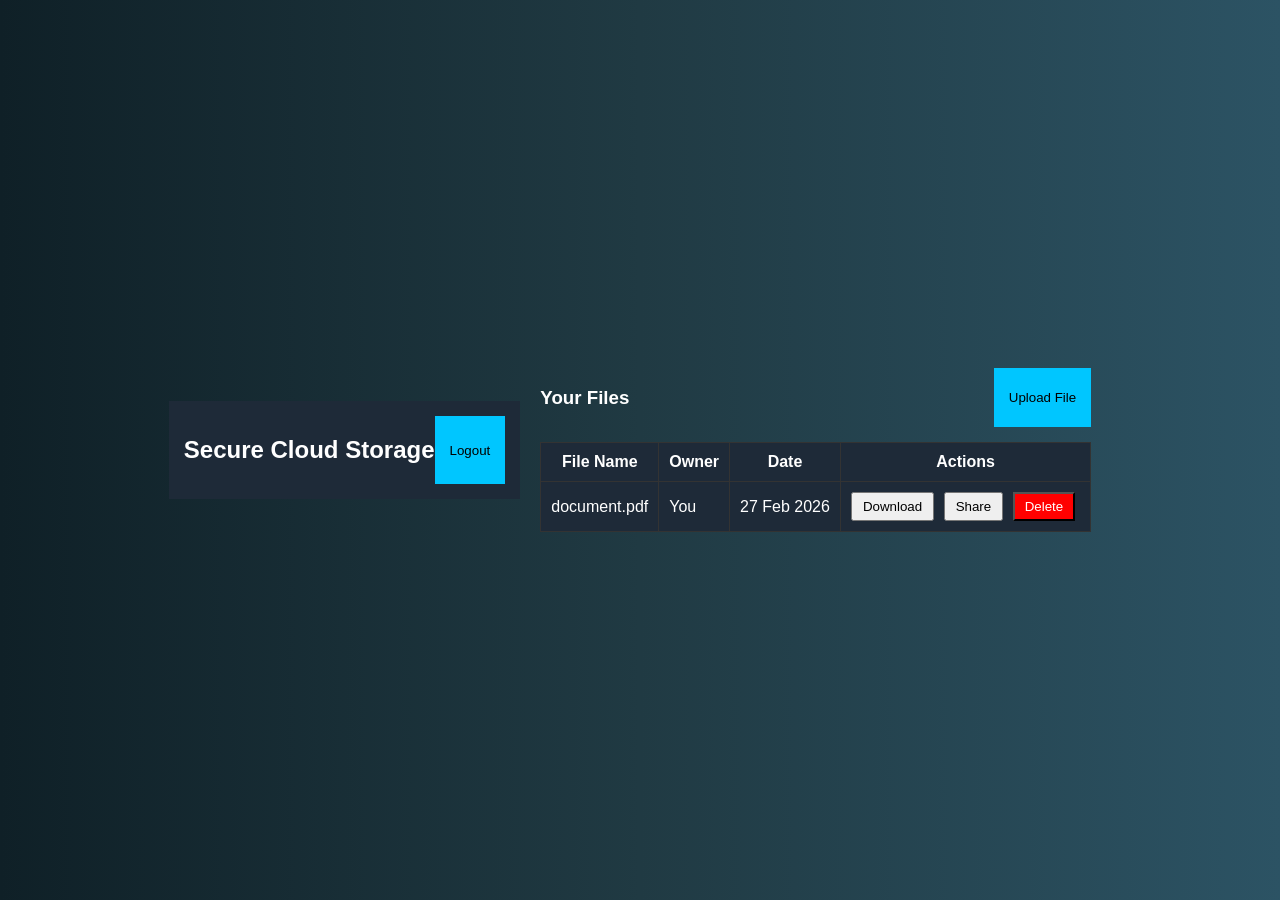
==== frontend/dashboard.html @ f5df8634 "Created dashboard UI" ====
<!DOCTYPE html>
<html lang="en">
<head>
    <meta charset="UTF-8">
    <title>Dashboard | Secure Cloud Storage</title>
    <link rel="stylesheet" href="css/style.css">
</head>
<body>

<!-- Navbar -->
<div class="navbar">
    <h2>Secure Cloud Storage</h2>
    <button onclick="logout()" class="logout-btn">Logout</button>
</div>

<!-- Main Container -->
<div class="dashboard-container">

    <div class="dashboard-header">
        <h3>Your Files</h3>
        <button onclick="goToUpload()" class="upload-btn">Upload File</button>
    </div>

    <!-- File Table -->
    <table class="file-table">

        <thead>
            <tr>
                <th>File Name</th>
                <th>Owner</th>
                <th>Date</th>
                <th>Actions</th>
            </tr>
        </thead>

        <tbody>

            <!-- Example row -->
            <tr>
                <td>document.pdf</td>
                <td>You</td>
                <td>27 Feb 2026</td>
                <td>
                    <button class="action-btn">Download</button>
                    <button class="action-btn">Share</button>
                    <button class="action-btn delete">Delete</button>
                </td>
            </tr>

        </tbody>

    </table>

</div>

<script src="js/app.js"></script>

<script>
function logout() {
    alert("Logout clicked");
}

function goToUpload() {
    window.location.href = "upload.html";
}
</script>

</body>
</html>
---- frontend/css/style.css ----
body {
    font-family: Arial, sans-serif;
    background: linear-gradient(to right, #0f2027, #203a43, #2c5364);
    height: 100vh;
    display: flex;
    justify-content: center;
    align-items: center;
    margin: 0;
    color: white;
}

.login-container {
    background: #1e2a38;
    padding: 30px;
    border-radius: 10px;
    width: 320px;
    box-shadow: 0 0 15px rgba(0,0,0,0.5);
}

h2 {
    text-align: center;
}

.subtitle {
    text-align: center;
    font-size: 14px;
    margin-bottom: 20px;
}

.input-group {
    margin-bottom: 15px;
}

input {
    width: 100%;
    padding: 8px;
    border: none;
    border-radius: 5px;
}

.login-btn {
    width: 100%;
    padding: 10px;
    background: #00c6ff;
    border: none;
    border-radius: 5px;
    color: black;
    font-weight: bold;
    cursor: pointer;
}

.login-btn:hover {
    background: #00a3cc;
}

.register-link {
    text-align: center;
    margin-top: 10px;
}
.navbar {
    display: flex;
    justify-content: space-between;
    background: #1e2a38;
    padding: 15px;
}

.dashboard-container {
    padding: 20px;
}

.dashboard-header {
    display: flex;
    justify-content: space-between;
    margin-bottom: 15px;
}

.upload-btn, .logout-btn {
    padding: 8px 15px;
    background: #00c6ff;
    border: none;
    cursor: pointer;
}

.file-table {
    width: 100%;
    border-collapse: collapse;
    background: #1e2a38;
}

.file-table th, .file-table td {
    padding: 10px;
    border: 1px solid #333;
}

.action-btn {
    margin-right: 5px;
    padding: 5px 10px;
    cursor: pointer;
}

.delete {
    background: red;
    color: white;
}
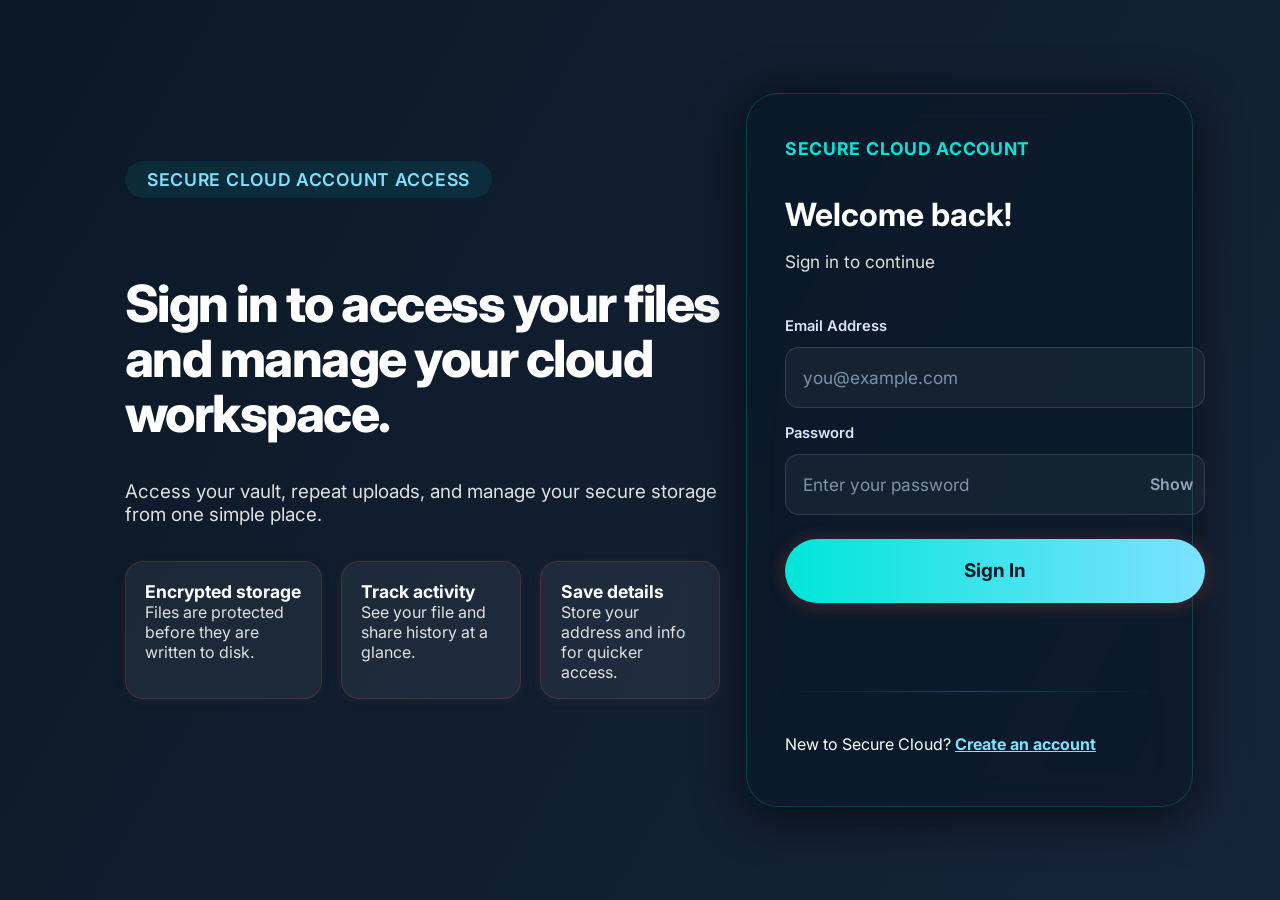
==== commit bebcdde9: "add" ====
--- a/frontend/dashboard.html
+++ b/frontend/dashboard.html
@@ -2,68 +2,112 @@
 <html lang="en">
 <head>
     <meta charset="UTF-8">
+    <meta name="viewport" content="width=device-width, initial-scale=1.0">
+    <link rel="preconnect" href="https://fonts.googleapis.com">
+    <link rel="preconnect" href="https://fonts.gstatic.com" crossorigin>
+    <link href="https://fonts.googleapis.com/css2?family=Inter:wght@400;500;600;700;800&family=Space+Grotesk:wght@400;500;700&display=swap" rel="stylesheet">
     <title>Dashboard | Secure Cloud Storage</title>
     <link rel="stylesheet" href="css/style.css">
 </head>
-<body>
-
-<!-- Navbar -->
-<div class="navbar">
-    <h2>Secure Cloud Storage</h2>
-    <button onclick="logout()" class="logout-btn">Logout</button>
-</div>
-
-<!-- Main Container -->
-<div class="dashboard-container">
-
-    <div class="dashboard-header">
-        <h3>Your Files</h3>
-        <button onclick="goToUpload()" class="upload-btn">Upload File</button>
+<body class="app-page">
+<header class="navbar">
+    <div class="brand">
+        <div class="brand-mark">SC</div>
+        <div class="brand-title">
+            <strong>Secure Cloud Storage</strong>
+            <span class="nav-subtitle">Command center for encrypted files</span>
+        </div>
     </div>
 
-    <!-- File Table -->
-    <table class="file-table">
+    <div class="toolbar-actions">
+        <button onclick="goUpload()" class="action-btn btn-primary">Upload File</button>
+        <button onclick="goShare()" class="action-btn btn-secondary">Share Files</button>
+        <button onclick="logout()" class="action-btn btn-ghost">Logout</button>
+    </div>
+</header>
 
-        <thead>
-            <tr>
-                <th>File Name</th>
-                <th>Owner</th>
-                <th>Date</th>
-                <th>Actions</th>
-            </tr>
-        </thead>
+<main class="page-shell">
+    <section class="hero-banner">
+        <div class="hero-copy">
+            <span class="eyebrow">Workspace overview</span>
+            <h1>Manage your cloud files from one polished dashboard.</h1>
+            <p class="lead">
+                View uploaded files, launch downloads, share access, and keep your storage workspace clear and secure.
+            </p>
+            <div class="hero-meta">
+                <div class="metric-chip">Signed in as <strong id="sessionEmailLabel">you</strong></div>
+                <div class="metric-chip">Files <strong id="fileCount">0</strong></div>
+                <div class="metric-chip">Shared items <strong id="sharedCount" data-role="shared">0</strong></div>
+                <div class="metric-chip">Security alerts <strong id="alertCount">0</strong></div>
+            </div>
+        </div>
+    </section>
 
-        <tbody>
+    <section class="panel" id="ownerAlertsSection">
+        <div class="panel-head">
+            <div>
+                <h3>Security alerts</h3>
+                <p class="panel-intro">Recipient risk events are shown here when suspicious behavior is detected on shared links.</p>
+            </div>
+        </div>
+        <div id="ownerAlertsList" class="alert-list">
+            <div class="empty-state">Loading security alerts...</div>
+        </div>
+    </section>
 
-            <!-- Example row -->
-            <tr>
-                <td>document.pdf</td>
-                <td>You</td>
-                <td>27 Feb 2026</td>
-                <td>
-                    <button class="action-btn">Download</button>
-                    <button class="action-btn">Share</button>
-                    <button class="action-btn delete">Delete</button>
-                </td>
-            </tr>
+    <section class="stat-grid">
+        <div class="stat-card">
+            <div class="icon">01</div>
+            <strong>Upload</strong>
+            <span>Send a file through the encrypted upload flow.</span>
+        </div>
+        <div class="stat-card">
+            <div class="icon">02</div>
+            <strong>Share</strong>
+            <span>Grant access to a file using the share screen.</span>
+        </div>
+        <div class="stat-card">
+            <div class="icon">03</div>
+            <strong>Download</strong>
+            <span>Download decrypted files directly from the backend.</span>
+        </div>
+    </section>
 
-        </tbody>
+    <section class="panel">
+        <div class="panel-head">
+            <div>
+                <h3>Your files</h3>
+                <p class="panel-intro">The table below is connected to your backend storage and updates after each upload or delete.</p>
+            </div>
+            <div class="button-row">
+                <button onclick="goUpload()" class="action-btn btn-primary">New upload</button>
+                <button onclick="goShare()" class="action-btn btn-secondary">Open sharing</button>
+            </div>
+        </div>
 
-    </table>
-
-</div>
+        <div class="table-wrap">
+            <table class="file-table">
+                <thead>
+                    <tr>
+                        <th>File ID</th>
+                        <th>File Name</th>
+                        <th>Owner</th>
+                        <th>Storage Path</th>
+                        <th>Actions</th>
+                    </tr>
+                </thead>
+                <tbody id="fileTableBody">
+                    <tr>
+                        <td colspan="5">
+                            <div class="empty-state">Loading your encrypted files...</div>
+                        </td>
+                    </tr>
+                </tbody>
+            </table>
+        </div>
+    </section>
+</main>
 
 <script src="js/app.js"></script>
-
-<script>
-function logout() {
-    alert("Logout clicked");
-}
-
-function goToUpload() {
-    window.location.href = "upload.html";
-}
-</script>
-
 </body>
-</html>+</html>
--- a/frontend/css/style.css
+++ b/frontend/css/style.css
@@ -1,104 +1,2187 @@
-body {
-    font-family: Arial, sans-serif;
-    background: linear-gradient(to right, #0f2027, #203a43, #2c5364);
-    height: 100vh;
-    display: flex;
+/* --- Wide Single-Card Share Layout --- */
+.share-wide-layout {
+    min-height: 100vh;
+    width: 100vw;
+    display: flex;
+    align-items: flex-start;
     justify-content: center;
+    background: linear-gradient(120deg, #0a1826 0%, #16243a 100%);
+    padding-top: 48px;
+}
+.share-wide-card {
+    background: rgba(10,24,38,0.72);
+    border-radius: 28px;
+    box-shadow: 0 8px 48px 0 #0ff4 0.5;
+    padding: 48px 0 36px 0;
+    max-width: 1800px;
+    width: 100%;
+    margin: 0 auto;
+    display: flex;
+    flex-direction: column;
+    align-items: stretch;
+    border: 1.5px solid #00e6d833;
+}
+.share-wide-card .form-head {
+    margin-bottom: 1.5rem;
+}
+.share-wide-card .form-head h2 {
+    color: #eaf6ff;
+    font-size: 2rem;
+    font-weight: 700;
+    margin-bottom: 0.2em;
+}
+.share-wide-card .subtitle {
+    color: #b6d8f6;
+    font-size: 1.08rem;
+    margin-bottom: 1.2em;
+}
+.share-wide-card .input-group input,
+.share-wide-card .input-group select {
+    width: 100%;
+    min-width: 320px;
+    max-width: 100%;
+    font-size: 1.13rem;
+    padding: 1.1em 1.2em;
+    box-sizing: border-box;
+    background: #0e2236;
+    color: #eaf6ff;
+    border: 1.5px solid #23384d;
+    border-radius: 1em;
+    margin-bottom: 0.7em;
+}
+.share-wide-card .input-group label {
+    color: #eaf6ff;
+    font-weight: 600;
+    margin-bottom: 0.3em;
+    display: block;
+}
+.share-wide-card .button-row {
+    display: flex;
+    flex-direction: row;
+    gap: 1.1em;
     align-items: center;
-    margin: 0;
-    color: white;
-}
-
-.login-container {
-    background: #1e2a38;
-    padding: 30px;
-    border-radius: 10px;
-    width: 320px;
-    box-shadow: 0 0 15px rgba(0,0,0,0.5);
-}
-
-h2 {
+    margin-top: 1.2em;
+    justify-content: flex-start;
+}
+.share-wide-card .action-btn, .share-wide-card .upload-btn {
+    min-width: 160px;
+    max-width: 160px;
+    width: 160px;
+    height: 48px;
+    padding: 0;
+    font-size: 1.08rem;
+    border-radius: 2em;
+    font-weight: 600;
+    transition: background 0.18s, color 0.18s, box-shadow 0.18s;
+    display: flex;
+    align-items: center;
+    justify-content: center;
+}
+.share-wide-card .upload-btn {
+    background: linear-gradient(90deg, #00e6d8 0%, #7de2ff 100%);
+    color: #0a1826;
+    border: none;
+    box-shadow: 0 2px 18px 0 #00e6d844;
+}
+.share-wide-card .upload-btn:hover {
+    background: linear-gradient(90deg, #7de2ff 0%, #00e6d8 100%);
+    color: #0a1826;
+    box-shadow: 0 4px 28px 0 #00e6d866;
+}
+.share-wide-card .action-btn.btn-secondary {
+    background: rgba(125,226,255,0.12);
+    color: #7de2ff;
+    border: 1.5px solid #7de2ff55;
+}
+.share-wide-card .action-btn.btn-secondary:hover {
+    background: rgba(0,230,216,0.18);
+    color: #00e6d8;
+    border: 1.5px solid #00e6d8;
+}
+.share-wide-card .file-table {
+    width: 100%;
+    margin-top: 1.5em;
+    background: none;
+    color: #eaf6ff;
+    border-radius: 1em;
+    border-collapse: separate;
+    border-spacing: 0;
+    font-size: 1.04rem;
+}
+.share-wide-card .file-table th, .share-wide-card .file-table td {
+    padding: 0.9em 1.1em;
+    text-align: left;
+}
+.share-wide-card .file-table th {
+    color: #7de2ff;
+    font-weight: 700;
+    background: #0e2236;
+    border-bottom: 1.5px solid #23384d;
+}
+.share-wide-card .file-table td {
+    border-bottom: 1px solid #1a2c3d;
+}
+.share-wide-card .empty-state {
+    color: #b6d8f6;
     text-align: center;
-}
-
-.subtitle {
+    padding: 1.5em 0;
+}
+@media (max-width: 1100px) {
+    .share-wide-card {
+        padding: 16px 0 12px 0;
+        max-width: 100vw;
+    }
+    .share-wide-card .input-group input,
+    .share-wide-card .input-group select {
+        min-width: 0;
+    }
+}
+/* Share form button row: equal width/height buttons */
+.share-actions .upload-btn,
+.share-actions .action-btn {
+    min-width: 160px;
+    max-width: 160px;
+    width: 160px;
+    height: 48px;
+    padding: 0;
+    font-size: 1.08rem;
+    border-radius: 2em;
+    font-weight: 600;
+    transition: background 0.18s, color 0.18s, box-shadow 0.18s;
+    display: flex;
+    align-items: center;
+    justify-content: center;
+}
+.share-actions .upload-btn {
+    background: linear-gradient(90deg, #00e6d8 0%, #7de2ff 100%);
+    color: #0a1826;
+    border: none;
+    box-shadow: 0 2px 18px 0 #00e6d844;
+}
+.share-actions .upload-btn:hover {
+    background: linear-gradient(90deg, #7de2ff 0%, #00e6d8 100%);
+    color: #0a1826;
+    box-shadow: 0 4px 28px 0 #00e6d866;
+}
+/* File panel button row: equal width/height buttons */
+.button-row {
+    display: flex;
+    flex-direction: row;
+    gap: 1.1em;
+    align-items: center;
+    justify-content: flex-end;
+}
+.button-row .action-btn {
+    min-width: 160px;
+    max-width: 160px;
+    width: 160px;
+    height: 48px;
+    padding: 0;
+    font-size: 1.08rem;
+    border-radius: 2em;
+    font-weight: 600;
+    transition: background 0.18s, color 0.18s, box-shadow 0.18s;
+    display: flex;
+    align-items: center;
+    justify-content: center;
+}
+/* Toolbar actions: align buttons in a row, equal size */
+.toolbar-actions {
+    display: flex;
+    flex-direction: row;
+    gap: 1.1em;
+    align-items: center;
+}
+.toolbar-actions .action-btn {
+    min-width: 160px;
+    max-width: 160px;
+    width: 160px;
+    height: 48px;
+    padding: 0;
+    font-size: 1.08rem;
+    border-radius: 2em;
+    font-weight: 600;
+    transition: background 0.18s, color 0.18s, box-shadow 0.18s;
+    display: flex;
+    align-items: center;
+    justify-content: center;
+}
+.toolbar-actions .btn-primary {
+    background: linear-gradient(90deg, #00e6d8 0%, #7de2ff 100%);
+    color: #0a1826;
+    border: none;
+    box-shadow: 0 2px 18px 0 #00e6d844;
+}
+.toolbar-actions .btn-primary:hover {
+    background: linear-gradient(90deg, #7de2ff 0%, #00e6d8 100%);
+    color: #0a1826;
+    box-shadow: 0 4px 28px 0 #00e6d866;
+}
+.toolbar-actions .btn-secondary {
+    background: rgba(125,226,255,0.12);
+    color: #7de2ff;
+    border: 1.5px solid #7de2ff55;
+}
+.toolbar-actions .btn-secondary:hover {
+    background: rgba(0,230,216,0.18);
+    color: #00e6d8;
+    border: 1.5px solid #00e6d8;
+}
+.toolbar-actions .btn-ghost {
+    background: none;
+    color: #eaf6ff;
+    border: 1.5px solid #23384d;
+}
+.toolbar-actions .btn-ghost:hover {
+    background: rgba(125,226,255,0.08);
+    color: #7de2ff;
+    border: 1.5px solid #7de2ff;
+}
+/* Widen input fields for better placeholder visibility */
+/* Extra wide input fields for better placeholder visibility */
+.ph-card .input-group input,
+.ph-card .password-field input {
+    width: 100%;
+    min-width: 420px;
+    max-width: 620px;
+    font-size: 1.15rem;
+    padding: 1.15em 1.3em;
+    box-sizing: border-box;
+}
+@media (max-width: 900px) {
+    .ph-card .input-group input,
+    .ph-card .password-field input {
+        min-width: 0;
+        max-width: 100vw;
+    }
+}
+/* --- Glassmorphic Blue/Teal Two-Panel Layout --- */
+.ph-outer {
+    min-height: 100vh;
+    width: 100vw;
+    background: linear-gradient(120deg, #0a1826 0%, #16243a 100%);
+    display: flex;
+    align-items: center;
+    justify-content: center;
+}
+.ph-layout {
+    display: flex;
+    flex-direction: row;
+    align-items: stretch;
+    justify-content: center;
+    max-width: 1920px;
+    min-width: 1200px;
+    width: 99vw;
+    background: none;
+    border-radius: 32px;
+    box-shadow: none;
+    position: relative;
+    z-index: 1;
+    gap: 0;
+    overflow: visible;
+}
+.ph-visual {
+    flex: 1 1 0;
+    min-width: 340px;
+    max-width: 62%;
+    padding: 4vw 2vw 4vw 3vw;
+    display: flex;
+    flex-direction: column;
+    justify-content: center;
+    align-items: flex-start;
+    background: rgba(10,24,38,0.32);
+    color: #eaf6ff;
+}
+.ph-eyebrow {
+    display: inline-block;
+    background: rgba(0,255,255,0.08);
+    color: #7de2ff;
+    font-weight: 600;
+    font-size: 1.1rem;
+    border-radius: 999px;
+    padding: 8px 22px;
+    margin-bottom: 2.2rem;
+    letter-spacing: 0.04em;
+    text-transform: uppercase;
+}
+.ph-eyebrow-red {
+    color: #00e6d8;
+    background: none;
+    font-weight: 700;
+    margin-bottom: 0.5em;
+    padding: 0;
+}
+.ph-visual h1 {
+    font-size: 3.2rem;
+    font-weight: 800;
+    color: #eaf6ff;
+    margin-bottom: 1.2rem;
+    line-height: 1.08;
+    letter-spacing: -1.5px;
+}
+.ph-lead {
+    color: #b6d8f6;
+    font-size: 1.18rem;
+    margin-bottom: 2.2rem;
+}
+.ph-badges {
+    display: flex;
+    gap: 1.2rem;
+    margin-bottom: 2.5rem;
+}
+.ph-badge-card {
+    background: rgba(0,255,255,0.06);
+    border: 1.5px solid #00e6d833;
+    color: #eaf6ff;
+    border-radius: 18px;
+    padding: 1.2rem 1.2rem 1rem 1.2rem;
+    min-width: 180px;
+    box-shadow: 0 2px 12px #00e6d811;
+    font-size: 1.04rem;
+    transition: box-shadow 0.2s;
+}
+.ph-badge-card strong {
+    color: #eaf6ff;
+    font-size: 1.1rem;
+    font-weight: 700;
+    margin-bottom: 0.2em;
+}
+.ph-badge-card span {
+    color: #b6d8f6;
+    font-size: 1rem;
+}
+.ph-card {
+    flex: 1 1 0;
+    min-width: 320px;
+    max-width: 38%;
+    background: rgba(10,24,38,0.85);
+    border-radius: 32px;
+    box-shadow: 0 8px 48px 0 #0ff4 0.5;
+    padding: 44px 38px 36px 38px;
+    display: flex;
+    flex-direction: column;
+    justify-content: flex-start;
+    min-height: 540px;
+    position: relative;
+    z-index: 1;
+    align-items: flex-start;
+    backdrop-filter: blur(16px) saturate(1.2);
+    border: 1.5px solid #00e6d833;
+}
+.ph-form-head {
+    margin-bottom: 1.5rem;
+}
+.ph-form-head h2 {
+    color: #eaf6ff;
+    font-size: 2rem;
+    font-weight: 700;
+    margin-bottom: 0.2em;
+}
+.ph-subtitle {
+    color: #b6d8f6;
+    font-size: 1.08rem;
+    margin-bottom: 1.2em;
+}
+.ph-login-btn {
+    width: 100%;
+    padding: 1.1em 0;
+    background: linear-gradient(90deg, #00e6d8 0%, #7de2ff 100%);
+    color: #0a1826;
+    font-size: 1.18rem;
+    font-weight: 700;
+    border: none;
+    border-radius: 999px;
+    box-shadow: 0 2px 18px 0 #00e6d844;
+    cursor: pointer;
+    margin-top: 0.5rem;
+    transition: background 0.18s, box-shadow 0.18s, color 0.18s, transform 0.18s;
+    outline: none;
+}
+.ph-login-btn:hover {
+    background: linear-gradient(90deg, #7de2ff 0%, #00e6d8 100%);
+    color: #0a1826;
+    box-shadow: 0 4px 28px 0 #00e6d866;
+    transform: translateY(-2px) scale(1.03);
+}
+.ph-register-link {
     text-align: center;
-    font-size: 14px;
-    margin-bottom: 20px;
-}
-
-.input-group {
-    margin-bottom: 15px;
-}
-
-input {
+    color: #eaf6ff;
+    font-size: 1rem;
+    margin-top: 1.5em;
+}
+.ph-register-link a {
+    color: #7de2ff;
+    text-decoration: underline;
+    transition: color 0.18s;
+    font-weight: 700;
+}
+.ph-register-link a:hover {
+    color: #00e6d8;
+}
+@media (max-width: 1200px) {
+    .ph-layout {
+        max-width: 98vw;
+        min-width: 0;
+    }
+    .ph-visual {
+        min-width: 220px;
+        max-width: 60%;
+        padding: 3vw 1vw 2vw 1vw;
+    }
+    .ph-card {
+        min-width: 220px;
+        max-width: 40%;
+        padding: 32px 12px 24px 12px;
+    }
+}
+@media (max-width: 900px) {
+    .ph-outer {
+        align-items: flex-start;
+    }
+    .ph-layout {
+        flex-direction: column;
+        max-width: 100vw;
+        min-width: 0;
+        width: 100vw;
+        border-radius: 22px;
+    }
+    .ph-visual {
+        min-width: 0;
+        max-width: 100vw;
+        padding: 32px 8px 24px 8px;
+        border-radius: 22px 22px 0 0;
+    }
+    .ph-card {
+        min-width: 0;
+        max-width: 100vw;
+        padding: 28px 10px 24px 10px;
+        border-radius: 0 0 22px 22px;
+    }
+}
+/* --- Pizza Hut Style Two-Panel Layout --- */
+.ph-outer {
+    min-height: 100vh;
+    width: 100vw;
+    background: linear-gradient(120deg, #0a1826 0%, #16243a 100%);
+    display: flex;
+    align-items: center;
+    justify-content: center;
+}
+.ph-layout {
+    display: flex;
+    flex-direction: row;
+    align-items: stretch;
+    justify-content: center;
+    max-width: 1280px;
+    min-width: 720px;
+    width: 92vw;
+    background: none;
+    border-radius: 32px;
+    box-shadow: none;
+    position: relative;
+    z-index: 1;
+    gap: 0;
+    overflow: visible;
+}
+.ph-visual {
+    flex: 1 1 0;
+    min-width: 340px;
+    max-width: 56%;
+    padding: 4vw 2vw 4vw 3vw;
+    display: flex;
+    flex-direction: column;
+    justify-content: center;
+    align-items: flex-start;
+    background: none;
+    color: #fff;
+}
+.ph-eyebrow {
+    display: inline-block;
+    background: rgba(0,255,255,0.08);
+    color: #7de2ff;
+    font-weight: 600;
+    font-size: 1.1rem;
+    border-radius: 999px;
+    padding: 8px 22px;
+    margin-bottom: 2.2rem;
+    letter-spacing: 0.04em;
+    text-transform: uppercase;
+}
+.ph-eyebrow-red {
+    color: #00e6d8;
+    background: none;
+    font-weight: 700;
+    margin-bottom: 0.5em;
+    padding: 0;
+}
+.ph-visual h1 {
+    font-size: 3.2rem;
+    font-weight: 800;
+    color: #fff;
+    margin-bottom: 1.2rem;
+    line-height: 1.08;
+    letter-spacing: -1.5px;
+}
+.ph-lead {
+    color: #e0e0e0;
+    font-size: 1.18rem;
+    margin-bottom: 2.2rem;
+}
+.ph-badges {
+    display: flex;
+    gap: 1.2rem;
+    margin-bottom: 2.5rem;
+}
+.ph-badge-card {
+    background: rgba(255,255,255,0.06);
+    border: 1.5px solid #ff563133;
+    color: #fff;
+    border-radius: 18px;
+    padding: 1.2rem 1.2rem 1rem 1.2rem;
+    min-width: 180px;
+    box-shadow: 0 2px 12px #ff563111;
+    font-size: 1.04rem;
+    transition: box-shadow 0.2s;
+}
+.ph-badge-card strong {
+    color: #fff;
+    font-size: 1.1rem;
+    font-weight: 700;
+    margin-bottom: 0.2em;
+}
+.ph-badge-card span {
+    color: #e0e0e0;
+    font-size: 1rem;
+}
+.ph-card {
+    flex: 1 1 0;
+    min-width: 320px;
+    max-width: 38%;
+    background: rgba(10,24,38,0.72);
+    backdrop-filter: blur(16px) saturate(1.2);
+    border-radius: 32px;
+    box-shadow: 0 8px 48px 0 #000a;
+    padding: 44px 38px 36px 38px;
+    display: flex;
+    flex-direction: column;
+    justify-content: flex-start;
+    min-height: 540px;
+    position: relative;
+    z-index: 1;
+    align-items: flex-start;
+}
+.ph-form-head {
+    margin-bottom: 1.5rem;
+}
+.ph-form-head h2 {
+    color: #fff;
+    font-size: 2rem;
+    font-weight: 700;
+    margin-bottom: 0.2em;
+}
+.ph-subtitle {
+    color: #e0e0e0;
+    font-size: 1.08rem;
+    margin-bottom: 1.2em;
+}
+.ph-login-btn {
     width: 100%;
-    padding: 8px;
+    padding: 1.1em 0;
+    background: linear-gradient(90deg, #00e6d8 0%, #7de2ff 100%);
+    color: #0a1826;
+    font-size: 1.18rem;
+    font-weight: 700;
     border: none;
-    border-radius: 5px;
+    border-radius: 999px;
+    box-shadow: 0 2px 18px 0 #ff563144;
+    cursor: pointer;
+    margin-top: 0.5rem;
+    transition: background 0.18s, box-shadow 0.18s, color 0.18s, transform 0.18s;
+    outline: none;
+}
+.ph-login-btn:hover {
+    background: linear-gradient(90deg, #7de2ff 0%, #00e6d8 100%);
+    color: #0a1826;
+    box-shadow: 0 4px 28px 0 #00e6d866;
+    transform: translateY(-2px) scale(1.03);
+}
+.ph-register-link {
+    text-align: center;
+    color: #fff;
+    font-size: 1rem;
+    margin-top: 1.5em;
+}
+.ph-register-link a {
+    color: #7de2ff;
+    text-decoration: underline;
+    transition: color 0.18s;
+    font-weight: 700;
+}
+.ph-register-link a:hover {
+    color: #00e6d8;
+}
+@media (max-width: 1200px) {
+    .ph-layout {
+        max-width: 98vw;
+        min-width: 0;
+    }
+    .ph-visual {
+        min-width: 220px;
+        max-width: 60%;
+        padding: 3vw 1vw 2vw 1vw;
+    }
+    .ph-card {
+        min-width: 220px;
+        max-width: 40%;
+        padding: 32px 12px 24px 12px;
+    }
+}
+@media (max-width: 900px) {
+    .ph-outer {
+        align-items: flex-start;
+    }
+    .ph-layout {
+        flex-direction: column;
+        max-width: 100vw;
+        min-width: 0;
+        width: 100vw;
+        border-radius: 22px;
+    }
+    .ph-visual {
+        min-width: 0;
+        max-width: 100vw;
+        padding: 32px 8px 24px 8px;
+        border-radius: 22px 22px 0 0;
+    }
+    .ph-card {
+        min-width: 0;
+        max-width: 100vw;
+        padding: 28px 10px 24px 10px;
+        border-radius: 0 0 22px 22px;
+    }
+}
+/* --- Classic Centered Login Card --- */
+.classic-login-center {
+    min-height: 100vh;
+    display: flex;
+    align-items: center;
+    justify-content: center;
+    background: linear-gradient(120deg, #0a1a2f 0%, #14243a 100%);
+}
+.classic-login-card {
+    background: rgba(18, 28, 38, 0.98);
+    border-radius: 22px;
+    box-shadow: 0 8px 48px 0 #000a, 0 1.5px 4px 0 #1a7cff22;
+    padding: 44px 38px 36px 38px;
+    max-width: 400px;
+    width: 100%;
+    display: flex;
+    flex-direction: column;
+    align-items: stretch;
+}
+.classic-login-card .form-head {
+    margin-bottom: 1.5rem;
+    text-align: center;
+}
+.classic-login-card h2 {
+    color: #fff;
+    font-size: 2rem;
+    font-weight: 700;
+    margin-bottom: 0.2em;
+}
+.classic-login-card .subtitle {
+    color: #b6d6ff;
+    font-size: 1.08rem;
+    margin-bottom: 1.2em;
+}
+.classic-login-card .register-link {
+    text-align: center;
+    color: #b6d6ff;
+    font-size: 1rem;
+    margin-top: 1.5em;
+}
+.classic-login-card .register-link a {
+    color: #1a7cff;
+    text-decoration: underline;
+    transition: color 0.18s;
+    font-weight: 700;
+}
+.classic-login-card .register-link a:hover {
+    color: #00ffd0;
+}
+@media (max-width: 600px) {
+    .classic-login-card {
+        padding: 22px 8px 18px 8px;
+        max-width: 98vw;
+    }
+}
+/* --- Further Enhanced Auth/Share Styling --- */
+.auth-outer, .share-outer {
+    min-height: 100vh;
+    width: 100vw;
+    background: linear-gradient(120deg, #0a1a2f 0%, #14243a 100%);
+    position: relative;
+    overflow: hidden;
+    display: flex;
+    align-items: center;
+    justify-content: center;
+}
+.auth-layout, .share-layout {
+    display: flex;
+    flex-direction: row;
+    align-items: stretch;
+    justify-content: center;
+    max-width: 1200px;
+    min-width: 720px;
+    width: 92vw;
+    background: rgba(18, 28, 38, 0.97);
+    border-radius: 32px;
+    box-shadow: 0 8px 48px 0 #000a, 0 1.5px 4px 0 #1a7cff22;
+    position: relative;
+    z-index: 1;
+    gap: 0;
+    overflow: hidden;
+}
+.auth-layout::before, .share-layout::before {
+    content: '';
+    position: absolute;
+    inset: 0;
+    z-index: 0;
+    background: radial-gradient(circle at 20% 30%, #1a7cff33 0%, transparent 60%),
+                radial-gradient(circle at 80% 80%, #00ffd033 0%, transparent 70%),
+                linear-gradient(120deg, #0a1a2f 0%, #14243a 100%);
+    animation: bgmove 16s linear infinite alternate;
+}
+@keyframes bgmove {
+    0% { background-position: 0% 0%, 100% 100%, 0% 0%; }
+    100% { background-position: 40% 60%, 60% 40%, 100% 100%; }
+}
+.auth-visual, .share-visual {
+    flex: 1 1 0;
+    min-width: 340px;
+    max-width: 56%;
+    padding: 4vw 2vw 4vw 3vw;
+    display: flex;
+    flex-direction: column;
+    justify-content: center;
+    align-items: flex-start;
+    border-radius: 0;
+    box-shadow: none;
+    background: none;
+}
+.auth-visual h1, .share-visual h1 {
+    font-size: 2.7rem;
+    font-weight: 800;
+    color: #fff;
+    margin-bottom: 1.2rem;
+    line-height: 1.08;
+    letter-spacing: -1.5px;
+    text-shadow: 0 2px 16px #1a7cff22;
+}
+.auth-visual .lead, .share-visual .lead {
+    color: #b6d6ff;
+    font-size: 1.18rem;
+    margin-bottom: 2.2rem;
+}
+.hero-badges, .feature-panel, .inline-kpis {
+    display: flex;
+    gap: 1.2rem;
+    margin-bottom: 2.5rem;
+}
+.badge-card, .feature-card {
+    background: rgba(255,255,255,0.06);
+    border: 1.5px solid #1a7cff33;
+    color: #fff;
+    border-radius: 18px;
+    padding: 1.2rem 1.2rem 1rem 1.2rem;
+    min-width: 180px;
+    box-shadow: 0 2px 12px #1a7cff11;
+    font-size: 1.04rem;
+    transition: box-shadow 0.2s;
+}
+.badge-card strong, .feature-card strong {
+    color: #fff;
+    font-size: 1.1rem;
+    font-weight: 700;
+    margin-bottom: 0.2em;
+}
+.badge-card span, .feature-card span {
+    color: #b6d6ff;
+    font-size: 1rem;
+}
+.auth-card, .share-card {
+    flex: 1 1 0;
+    min-width: 320px;
+    max-width: 44%;
+    background: none;
+    border-radius: 0;
+    box-shadow: none;
+    border-left: none;
+    padding: 44px 38px 36px 38px;
+    display: flex;
+    flex-direction: column;
+    justify-content: flex-start;
+    min-height: 540px;
+    position: relative;
+    z-index: 1;
+    align-items: flex-start;
+}
+.login-btn, .btn-primary, .upload-btn {
+    width: 100%;
+    padding: 1.1em 0;
+    background: linear-gradient(90deg, #1a7cff 0%, #00ffd0 100%);
+    color: #0b1a24;
+    font-size: 1.18rem;
+    font-weight: 700;
+    border: none;
+    border-radius: 999px;
+    box-shadow: 0 2px 18px 0 #1a7cff44, 0 0 12px 2px #00ffd055;
+    cursor: pointer;
+    margin-top: 0.5rem;
+    transition: background 0.18s, box-shadow 0.18s, color 0.18s, transform 0.18s;
+    outline: none;
+}
+.login-btn:hover, .btn-primary:hover, .upload-btn:hover {
+    background: linear-gradient(90deg, #00ffd0 0%, #1a7cff 100%);
+    color: #0b1a24;
+    box-shadow: 0 4px 28px 0 #1a7cff66, 0 0 18px 4px #00ffd077;
+    transform: translateY(-2px) scale(1.03);
+}
+.auth-card .form-head, .share-card .form-head {
+    margin-bottom: 1.5rem;
+}
+.auth-card .form-head h2, .share-card .form-head h2 {
+    font-size: 1.5rem;
+    font-weight: 700;
+    color: #fff;
+    margin-bottom: 0.2em;
+}
+.auth-card .form-head .subtitle, .share-card .form-head .subtitle {
+    color: #b6d6ff;
+    font-size: 1.08rem;
+    margin-bottom: 1.2em;
+}
+.input-group label {
+    color: #b6d6ff;
+    font-size: 1rem;
+    font-weight: 600;
+    margin-bottom: 0.2em;
+}
+.input-group input[type="email"],
+.input-group input[type="password"],
+.input-group input[type="number"],
+.input-group input[type="datetime-local"] {
+    width: 100%;
+    padding: 1.1em 1.1em 1.1em 1em;
+    border-radius: 12px;
+    border: 1.5px solid #1a7cff33;
+    background: #181c24;
+    color: #fff;
+    font-size: 1.08rem;
+    transition: border 0.2s, box-shadow 0.2s;
+    outline: none;
+    box-shadow: 0 1px 2px 0 #1a7cff11;
+}
+.input-group input:focus {
+    border-color: #1a7cff;
+    box-shadow: 0 0 0 2px #1a7cff44;
+}
+.input-group select {
+    border-radius: 12px;
+    border: 1.5px solid #1a7cff33;
+    background: #181c24;
+    color: #fff;
+    font-size: 1.08rem;
+    padding: 1.1em 1em;
+    outline: none;
+    transition: border 0.2s, box-shadow 0.2s;
+}
+.input-group select:focus {
+    border-color: #1a7cff;
+    box-shadow: 0 0 0 2px #1a7cff44;
+}
+.subtle-rule {
+    width: 100%;
+    height: 1px;
+    background: linear-gradient(90deg, transparent, #1a7cff 60%, transparent);
+    margin: 18px 0;
+    border-radius: 2px;
+    box-shadow: 0 0 8px #1a7cff33;
+}
+@media (max-width: 1200px) {
+    .auth-layout, .share-layout {
+        max-width: 98vw;
+        min-width: 0;
+    }
+    .auth-visual, .share-visual {
+        min-width: 220px;
+        max-width: 60%;
+        padding: 3vw 1vw 2vw 1vw;
+    }
+    .auth-card, .share-card {
+        min-width: 220px;
+        max-width: 40%;
+        padding: 32px 12px 24px 12px;
+        background: none;
+    }
+}
+@media (max-width: 900px) {
+    .auth-outer, .share-outer {
+        align-items: flex-start;
+    }
+    .auth-layout, .share-layout {
+        flex-direction: column;
+        max-width: 100vw;
+        min-width: 0;
+        width: 100vw;
+        border-radius: 22px;
+    }
+    .auth-visual, .share-visual {
+        min-width: 0;
+        max-width: 100vw;
+        padding: 32px 8px 24px 8px;
+        border-radius: 22px 22px 0 0;
+    }
+    .auth-card, .share-card {
+        min-width: 0;
+        max-width: 100vw;
+        padding: 28px 10px 24px 10px;
+        border-radius: 0 0 22px 22px;
+        background: none;
+    }
+}
+/* --- Share Page Two-Column Layout --- */
+.share-layout {
+    min-height: 100vh;
+    display: grid;
+    grid-template-columns: 1.1fr 1fr;
+    gap: 0;
+    align-items: stretch;
+    background: radial-gradient(circle at 60% 10%, #1a2633 0%, #10151c 100%);
+}
+.share-visual {
+    display: flex;
+    flex-direction: column;
+    justify-content: center;
+    padding: 0 0 0 8vw;
+    background: none;
+    min-height: 100vh;
+}
+.share-card {
+    background: rgba(18, 18, 18, 0.98);
+    border-radius: 28px;
+    box-shadow: 0 8px 48px 0 #000a;
+    max-width: 520px;
+    margin: 4vh 6vw 4vh 0;
+    padding: 44px 38px 36px 38px;
+    display: flex;
+    flex-direction: column;
+    justify-content: flex-start;
+    min-height: 540px;
+}
+@media (max-width: 900px) {
+    .share-layout {
+        grid-template-columns: 1fr;
+    }
+    .share-visual {
+        min-height: 320px;
+        padding: 32px 18px 24px 18px;
+    }
+    .share-card {
+        padding: 28px 10px 24px 10px;
+        border-radius: 18px;
+        margin: 0 auto;
+    }
+}
+:root {
+    --bg: #06111f;
+    --bg-soft: #0a1728;
+    --surface: rgba(10, 23, 40, 0.82);
+    --surface-strong: rgba(13, 31, 53, 0.95);
+    --surface-border: rgba(148, 196, 255, 0.14);
+    --text: #edf4ff;
+    --muted: #91a4bf;
+    --line: rgba(148, 196, 255, 0.16);
+    --primary: #7dd3fc;
+    --primary-deep: #38bdf8;
+    --accent: #38f9d7;
+    --danger: #ff6b81;
+    --success: #37d67a;
+    --warning: #fbbf24;
+    --shadow: 0 24px 80px rgba(3, 8, 20, 0.45);
+    --radius-xl: 28px;
+    --radius-lg: 20px;
+    --radius-md: 14px;
+    --radius-sm: 10px;
+    --font-display: 'Space Grotesk', 'Inter', sans-serif;
+    --font-body: 'Inter', 'Segoe UI', sans-serif;
+}
+
+/* --- Login Page Modern Styling Enhancements --- */
+.auth-layout {
+    min-height: 100vh;
+    display: grid;
+    grid-template-columns: 1.15fr 0.95fr;
+    gap: 32px;
+    align-items: center;
+    padding: 32px 0;
+    background: none;
+}
+
+.auth-visual {
+    padding: 48px 40px 40px 48px;
+    min-height: 640px;
+    display: flex;
+    flex-direction: column;
+    justify-content: space-between;
+    overflow: hidden;
+    position: relative;
+    background: rgba(10, 23, 40, 0.82);
+    border-radius: var(--radius-xl);
+
+/* --- Pizza Hut Style Auth Enhancements --- */
+.auth-layout {
+    min-height: 100vh;
+    display: grid;
+    grid-template-columns: 1.1fr 1fr;
+    gap: 0;
+    align-items: stretch;
+    background: radial-gradient(circle at 60% 10%, #1a2633 0%, #10151c 100%);
+}
+.auth-visual {
+    display: flex;
+    flex-direction: column;
+    justify-content: center;
+    padding: 0 0 0 8vw;
+    background: none;
+    min-height: 100vh;
+}
+.auth-visual .eyebrow {
+    background: rgba(255, 86, 49, 0.12);
+    color: #ff5631;
+    font-weight: 700;
+    font-size: 1.1rem;
+    border-radius: 999px;
+    padding: 8px 22px;
+    margin-bottom: 2.2rem;
+    border: none;
+}
+.auth-visual h1 {
+    font-size: 3.2rem;
+    font-weight: 800;
+    color: #fff;
+    margin-bottom: 1.2rem;
+    line-height: 1.08;
+    letter-spacing: -1.5px;
+}
+.auth-visual .lead {
+    color: #e0e0e0;
+    font-size: 1.18rem;
+    margin-bottom: 2.2rem;
+}
+.hero-badges, .feature-panel, .inline-kpis {
+    display: flex;
+    gap: 1.2rem;
+    margin-bottom: 2.5rem;
+}
+.badge-card, .feature-card {
+    background: rgba(255,255,255,0.04);
+    border: 1px solid rgba(255,255,255,0.08);
+    color: #fff;
+    border-radius: 18px;
+    padding: 1.2rem 1.2rem 1rem 1.2rem;
+    min-width: 180px;
+    box-shadow: none;
+}
+.badge-card strong, .feature-card strong {
+    color: #fff;
+    font-size: 1.1rem;
+    font-weight: 700;
+    margin-bottom: 0.2em;
+}
+.badge-card span, .feature-card span {
+    color: #e0e0e0;
+    font-size: 1rem;
+}
+.auth-card {
+    background: rgba(18, 18, 18, 0.98);
+    border-radius: 28px;
+    box-shadow: 0 8px 48px 0 #000a  ;
+    max-width: 420px;
+    margin: auto 6vw auto 0;
+    padding: 44px 38px 36px 38px;
+    display: flex;
+    flex-direction: column;
+    justify-content: center;
+    min-height: 540px;
+}
+.form-head .eyebrow {
+    color: #ff5631;
+    background: none;
+    font-weight: 700;
+    font-size: 1.08rem;
+    margin-bottom: 0.5em;
+    padding: 0;
+}
+.form-head h2 {
+    color: #fff;
+    font-size: 2.1rem;
+    font-weight: 800;
+    margin-bottom: 0.2em;
+}
+.form-head .subtitle {
+    color: #e0e0e0;
+    font-size: 1.08rem;
+    margin-bottom: 1.2em;
+}
+.input-group label {
+    color: #fff;
+    font-size: 1rem;
+    font-weight: 600;
+    margin-bottom: 0.2em;
+}
+.input-group input[type="email"],
+.input-group input[type="password"] {
+    width: 100%;
+    padding: 1.1em 1.1em 1.1em 1em;
+    border-radius: 12px;
+    border: 1.5px solid #222;
+    background: #181818;
+    color: #fff;
+    font-size: 1.08rem;
+    transition: border 0.2s, box-shadow 0.2s;
+    outline: none;
+    box-shadow: 0 1px 2px 0 rgba(0,0,0,0.07);
+}
+.input-group input[type="email"]:focus,
+.input-group input[type="password"]:focus {
+    border-color: #ff5631;
+    box-shadow: 0 0 0 2px #ff563144;
+}
+.password-field {
+    position: relative;
+}
+.password-toggle {
+    position: absolute;
+    right: 1.2em;
+    top: 50%;
+    transform: translateY(-50%);
+    background: none;
+    border: none;
+    color: #ffb199;
+    font-size: 1rem;
+    cursor: pointer;
+    padding: 0;
+    font-weight: 600;
+}
+.login-btn, .btn-primary {
+    width: 100%;
+    padding: 1.1em 0;
+    background: linear-gradient(90deg, #ff5631 0%, #ff3c00 100%);
+    color: #fff;
+    font-size: 1.18rem;
+    font-weight: 700;
+    border: none;
+    border-radius: 999px;
+    box-shadow: 0 2px 12px 0 #ff563133;
+    cursor: pointer;
+    margin-top: 0.5rem;
+    transition: background 0.18s, box-shadow 0.18s, color 0.18s;
+}
+.login-btn:hover, .btn-primary:hover {
+    background: linear-gradient(90deg, #ff3c00 0%, #ff5631 100%);
+    color: #fff;
+    box-shadow: 0 4px 18px 0 #ff563144;
+}
+.register-link {
+    text-align: center;
+    color: #fff;
+    font-size: 1rem;
+    margin-top: 1.5em;
+}
+.register-link a {
+    color: #ff5631;
+    text-decoration: underline;
+    transition: color 0.18s;
+    font-weight: 700;
+}
+.register-link a:hover {
+    color: #ff3c00;
+}
+.subtle-rule {
+    width: 100%;
+    height: 1px;
+    background: linear-gradient(90deg, transparent, #ff5631 60%, transparent);
+    margin: 18px 0;
+}
+@media (max-width: 900px) {
+    .auth-layout {
+        grid-template-columns: 1fr;
+        gap: 0;
+        padding: 0;
+    }
+    .auth-visual {
+        min-height: 320px;
+        padding: 32px 18px 24px 18px;
+    }
+    .auth-card {
+        padding: 28px 10px 24px 10px;
+        border-radius: 18px;
+        margin: 0 auto;
+    }
+}
+    box-shadow: var(--shadow);
+}
+
+.auth-card {
+    padding: 44px 38px 36px 38px;
+    background: var(--surface-strong);
+    border-radius: var(--radius-xl);
+    box-shadow: var(--shadow);
+    max-width: 420px;
+    margin: 0 auto;
+}
+
+.form-head h2 {
+    color: #fff;
+    font-size: 2.1rem;
+    font-weight: 700;
+    margin-bottom: 0.2em;
+}
+
+.form-head .subtitle {
+    color: #b6c9e0;
+    font-size: 1.08rem;
+    margin-bottom: 1.2em;
+}
+
+.input-group label {
+    color: #d7e7fb;
+    font-size: 1rem;
+    font-weight: 600;
+    margin-bottom: 0.2em;
+}
+
+.input-group input[type="email"],
+.input-group input[type="password"] {
+    width: 100%;
+    padding: 1.1em 1.1em 1.1em 1em;
+    border-radius: var(--radius-md);
+    border: 1.5px solid rgba(148, 196, 255, 0.18);
+    background: rgba(255, 255, 255, 0.04);
+    color: #eaf6ff;
+    font-size: 1.08rem;
+    transition: border 0.2s, box-shadow 0.2s;
+    outline: none;
+    box-shadow: 0 1px 2px 0 rgba(0,0,0,0.07);
+}
+.input-group input[type="email"]:focus,
+.input-group input[type="password"]:focus {
+    border-color: #3ee6fa;
+    box-shadow: 0 0 0 2px #3ee6fa44;
+}
+
+.password-field {
+    position: relative;
+}
+.password-toggle {
+    position: absolute;
+    right: 1.2em;
+    top: 50%;
+    transform: translateY(-50%);
+    background: none;
+    border: none;
+    color: #6ad7ff;
+    font-size: 1rem;
+    cursor: pointer;
+    padding: 0;
+    font-weight: 600;
 }
 
 .login-btn {
     width: 100%;
-    padding: 10px;
-    background: #00c6ff;
+    padding: 1.1em 0;
+    background: linear-gradient(90deg, #3ee6fa 0%, #1ed6ff 100%);
+    color: #0b1a24;
+    font-size: 1.18rem;
+    font-weight: 700;
     border: none;
-    border-radius: 5px;
-    color: black;
-    font-weight: bold;
+    border-radius: var(--radius-md);
+    box-shadow: 0 2px 12px 0 #1ed6ff33;
     cursor: pointer;
-}
-
+    margin-top: 0.5rem;
+    transition: background 0.18s, box-shadow 0.18s, color 0.18s;
+}
 .login-btn:hover {
-    background: #00a3cc;
+    background: linear-gradient(90deg, #1ed6ff 0%, #3ee6fa 100%);
+    color: #0b1a24;
+    box-shadow: 0 4px 18px 0 #3ee6fa44;
 }
 
 .register-link {
     text-align: center;
-    margin-top: 10px;
-}
+    color: #aee6ff;
+    font-size: 1rem;
+    margin-top: 1.5em;
+}
+.register-link a {
+    color: #3ee6fa;
+    text-decoration: underline;
+    transition: color 0.18s;
+}
+.register-link a:hover {
+    color: #1ed6ff;
+}
+
+@media (max-width: 900px) {
+    .auth-layout {
+        grid-template-columns: 1fr;
+        gap: 0;
+        padding: 0;
+    }
+    .auth-visual {
+        min-height: 320px;
+        padding: 32px 18px 24px 18px;
+    }
+    .auth-card {
+        padding: 28px 10px 24px 10px;
+        border-radius: 18px;
+    }
+}
+
+* {
+    box-sizing: border-box;
+}
+
+html {
+    scroll-behavior: smooth;
+}
+
+body {
+    margin: 0;
+    min-height: 100vh;
+    font-family: var(--font-body);
+    color: var(--text);
+    background:
+        radial-gradient(circle at top left, rgba(56, 189, 248, 0.20), transparent 34%),
+        radial-gradient(circle at 80% 10%, rgba(56, 249, 215, 0.14), transparent 28%),
+        radial-gradient(circle at bottom right, rgba(125, 211, 252, 0.16), transparent 28%),
+        linear-gradient(135deg, var(--bg), var(--bg-soft) 55%, #0d1f35 100%);
+    position: relative;
+    overflow-x: hidden;
+}
+
+body::before {
+    content: '';
+    position: fixed;
+    inset: 0;
+    pointer-events: none;
+    background-image: linear-gradient(rgba(255, 255, 255, 0.02) 1px, transparent 1px),
+        linear-gradient(90deg, rgba(255, 255, 255, 0.02) 1px, transparent 1px);
+    background-size: 42px 42px;
+    mask-image: linear-gradient(to bottom, rgba(0, 0, 0, 0.5), transparent 90%);
+    opacity: 0.45;
+}
+
+a {
+    color: var(--primary);
+    text-decoration: none;
+}
+
+    width: min(1200px, calc(100% - 32px));
+    margin: 0 auto;
+    position: relative;
+    z-index: 1;
+}
+
+.auth-layout {
+    min-height: 100vh;
+    display: grid;
+    grid-template-columns: 1.15fr 0.95fr;
+    gap: 24px;
+    align-items: center;
+    padding: 32px 0;
+}
+
+.auth-visual,
+.auth-card,
+.panel,
+.hero-banner,
+.stat-card,
+.landing-hero,
+.feature-card,
+.file-summary,
+.access-panel,
+.toolbar,
 .navbar {
-    display: flex;
+    backdrop-filter: blur(22px);
+    -webkit-backdrop-filter: blur(22px);
+    background: var(--surface);
+    border: 1px solid var(--surface-border);
+    box-shadow: var(--shadow);
+}
+
+.auth-visual,
+.auth-card,
+.landing-hero,
+.panel,
+.hero-banner,
+.file-summary,
+.access-panel {
+    border-radius: var(--radius-xl);
+}
+
+.auth-visual {
+    padding: 40px;
+    min-height: 640px;
+    display: flex;
+    flex-direction: column;
     justify-content: space-between;
-    background: #1e2a38;
-    padding: 15px;
-}
-
+    overflow: hidden;
+    position: relative;
+}
+
+.auth-visual::after,
+.hero-banner::after,
+.landing-hero::after {
+    content: '';
+    position: absolute;
+    inset: auto -18% -30% auto;
+    width: 320px;
+    height: 320px;
+    border-radius: 50%;
+    background: radial-gradient(circle, rgba(56, 249, 215, 0.24), transparent 70%);
+    filter: blur(10px);
+    pointer-events: none;
+}
+
+.eyebrow {
+    display: inline-flex;
+    align-items: center;
+    gap: 8px;
+    width: fit-content;
+    padding: 8px 14px;
+    border-radius: 999px;
+    background: rgba(125, 211, 252, 0.12);
+    border: 1px solid rgba(125, 211, 252, 0.18);
+    color: #d8f3ff;
+    font-size: 0.85rem;
+    letter-spacing: 0.06em;
+    text-transform: uppercase;
+}
+
+.hero-copy {
+    max-width: 540px;
+    display: grid;
+    gap: 18px;
+}
+
+.hero-copy h1,
+.landing-hero h1,
+.page-title {
+    font-size: clamp(2.3rem, 4vw, 4.4rem);
+    line-height: 0.96;
+}
+
+.hero-copy .lead,
+.landing-hero .lead,
+.panel-intro,
+.subtitle {
+    font-size: 1rem;
+    color: #c4d5eb;
+}
+
+.hero-badges,
+.feature-grid,
+.stat-grid,
+.quick-actions {
+    display: grid;
+    gap: 14px;
+}
+
+.hero-badges {
+    grid-template-columns: repeat(3, minmax(0, 1fr));
+}
+
+.badge-card,
+.feature-card,
+.stat-card,
+.mini-card {
+    padding: 16px 18px;
+    border-radius: var(--radius-lg);
+    background: rgba(9, 20, 35, 0.72);
+    border: 1px solid rgba(148, 196, 255, 0.14);
+}
+
+.badge-card strong,
+.stat-card strong,
+.mini-card strong {
+    display: block;
+    color: #fff;
+    font-size: 1.05rem;
+    margin-bottom: 6px;
+}
+
+.badge-card span,
+.stat-card span,
+.mini-card span,
+.feature-card p {
+    color: var(--muted);
+    font-size: 0.93rem;
+}
+
+.auth-card {
+    padding: 36px;
+}
+
+.auth-card .form-head,
+.panel-head,
+.dashboard-header,
+.toolbar,
+.section-head,
+.landing-head {
+    display: flex;
+    justify-content: space-between;
+    align-items: center;
+    gap: 18px;
+}
+
+.auth-card .form-head,
+.panel-head,
+.section-head {
+    margin-bottom: 22px;
+}
+
+.auth-card h2,
+.panel h3,
+.section-head h3,
+.panel-head h3 {
+    font-size: clamp(1.5rem, 2vw, 2rem);
+}
+
+.form-grid,
+.stack,
+.panel-stack {
+    display: grid;
+    gap: 16px;
+}
+
+.input-group {
+    display: grid;
+    gap: 9px;
+}
+
+.input-group label,
+.field-label {
+    font-size: 0.92rem;
+    color: #d7e7fb;
+    font-weight: 600;
+}
+
+input,
+select,
+textarea {
+    width: 100%;
+    padding: 14px 16px;
+    border-radius: var(--radius-md);
+    border: 1px solid rgba(148, 196, 255, 0.18);
+    background: rgba(255, 255, 255, 0.03);
+    color: var(--text);
+    font: inherit;
+    outline: none;
+    transition: border-color 0.2s ease, box-shadow 0.2s ease, transform 0.2s ease;
+}
+
+input::placeholder,
+textarea::placeholder {
+    color: #7e92ab;
+}
+
+input:focus,
+select:focus,
+textarea:focus {
+    border-color: rgba(56, 189, 248, 0.75);
+    box-shadow: 0 0 0 4px rgba(56, 189, 248, 0.12);
+    transform: translateY(-1px);
+}
+
+.password-field {
+    position: relative;
+}
+
+.password-toggle {
+    position: absolute;
+    top: 50%;
+    right: 12px;
+    transform: translateY(-50%);
+    border: 0;
+    background: transparent;
+    color: var(--muted);
+    cursor: pointer;
+    font-weight: 600;
+}
+
+.password-rules {
+    display: grid;
+    gap: 10px;
+    padding: 16px;
+    border-radius: var(--radius-lg);
+    background: rgba(255, 255, 255, 0.03);
+    border: 1px solid rgba(148, 196, 255, 0.12);
+}
+
+.password-rules h4 {
+    font-size: 1rem;
+    color: #fff;
+}
+
+.rules-list {
+    list-style: none;
+    padding: 0;
+    margin: 0;
+    display: grid;
+    gap: 8px;
+}
+
+.rules-list li {
+    display: flex;
+    align-items: center;
+    gap: 10px;
+    color: var(--muted);
+    font-size: 0.92rem;
+}
+
+.rules-list li::before {
+    content: '•';
+    color: var(--primary);
+    font-size: 1.2rem;
+    line-height: 1;
+}
+
+.rules-list li.is-valid {
+    color: #dff9ea;
+}
+
+.rules-list li.is-valid::before {
+    content: '✓';
+    color: var(--success);
+}
+
+.strength-wrap {
+    display: grid;
+    gap: 8px;
+}
+
+.strength-track {
+    width: 100%;
+    height: 10px;
+    border-radius: 999px;
+    background: rgba(255, 255, 255, 0.07);
+    overflow: hidden;
+}
+
+.strength-bar {
+    height: 100%;
+    width: 0%;
+    border-radius: inherit;
+    background: linear-gradient(90deg, #fb7185, #fbbf24, #38bdf8, #34d399);
+    transition: width 0.25s ease;
+}
+
+.strength-label,
+.helper-text,
+.form-note,
+.register-link,
+.empty-state,
+.status-message,
+.table-caption {
+    color: var(--muted);
+    font-size: 0.92rem;
+}
+
+.strength-label strong {
+    color: #fff;
+}
+
+.alert-list {
+    display: grid;
+    gap: 12px;
+}
+
+.alert-item {
+    padding: 14px 16px;
+    border-radius: var(--radius-md);
+    border: 1px solid rgba(148, 196, 255, 0.2);
+    background: rgba(255, 255, 255, 0.03);
+}
+
+.alert-item-head {
+    display: flex;
+    justify-content: space-between;
+    gap: 12px;
+    margin-bottom: 8px;
+    color: #ffffff;
+}
+
+.alert-item-head span {
+    color: var(--muted);
+    font-size: 0.86rem;
+}
+
+.alert-item p {
+    margin: 0;
+    color: #d8e7f8;
+    font-size: 0.93rem;
+}
+
+.alert-item.warning {
+    border-color: rgba(251, 191, 36, 0.45);
+    background: rgba(251, 191, 36, 0.08);
+}
+
+
+.button-row,
+.auth-actions,
+.toolbar-actions,
+.button-stack,
+.card-actions {
+    display: flex;
+    flex-wrap: wrap;
+    gap: 12px;
+}
+
+button,
+.btn,
+.action-btn,
+.login-btn,
+.upload-btn,
+.logout-btn {
+    border: 0;
+    border-radius: 999px;
+    cursor: pointer;
+    font: inherit;
+    font-weight: 700;
+    transition: transform 0.2s ease, box-shadow 0.2s ease, background 0.2s ease, color 0.2s ease;
+}
+
+.login-btn,
+.upload-btn,
+.logout-btn,
+.btn-primary {
+    padding: 14px 20px;
+    color: #02111f;
+    background: linear-gradient(135deg, var(--primary), var(--accent));
+    box-shadow: 0 16px 36px rgba(56, 189, 248, 0.22);
+}
+
+.btn-secondary,
+.action-btn,
+.btn-ghost {
+    padding: 12px 18px;
+    color: var(--text);
+    background: rgba(255, 255, 255, 0.05);
+    border: 1px solid rgba(148, 196, 255, 0.16);
+}
+
+.btn-danger,
+.delete {
+    background: rgba(255, 107, 129, 0.16);
+    color: #ffd0d8;
+    border: 1px solid rgba(255, 107, 129, 0.22);
+}
+
+button:hover,
+.btn:hover,
+.action-btn:hover,
+.login-btn:hover,
+.upload-btn:hover,
+.logout-btn:hover {
+    transform: translateY(-1px);
+}
+
+.register-link,
+.auth-footnote {
+    text-align: center;
+}
+
+.register-link a,
+.auth-footnote a {
+    font-weight: 700;
+}
+
+.navbar {
+    width: calc(100% - 32px);
+    max-width: none;
+    margin: 20px 16px 0;
+    padding: 18px 20px;
+    border-radius: 999px;
+    display: flex;
+    justify-content: space-between;
+    align-items: center;
+    gap: 18px;
+    position: sticky;
+    top: 18px;
+    z-index: 20;
+}
+
+.brand {
+    display: flex;
+    align-items: center;
+    gap: 14px;
+}
+
+.brand-mark {
+    width: 42px;
+    height: 42px;
+    border-radius: 14px;
+    display: grid;
+    place-items: center;
+    background: linear-gradient(135deg, rgba(125, 211, 252, 0.18), rgba(56, 249, 215, 0.22));
+    border: 1px solid rgba(148, 196, 255, 0.16);
+    color: #ecfbff;
+    font-family: var(--font-display);
+    font-weight: 700;
+}
+
+.brand-title {
+    display: grid;
+    gap: 4px;
+}
+
+.brand-title strong {
+    font-size: 1.02rem;
+    color: #fff;
+}
+
+.brand-title span,
+.nav-subtitle {
+    font-size: 0.86rem;
+    color: var(--muted);
+}
+
+.page-shell,
 .dashboard-container {
-    padding: 20px;
+    display: grid;
+    gap: 24px;
+    padding: 28px 0 48px;
+}
+
+.hero-banner,
+.landing-hero {
+    padding: 34px;
+    position: relative;
+    overflow: hidden;
+}
+
+.hero-banner .hero-copy,
+.landing-hero .hero-copy {
+    max-width: 720px;
+}
+
+.hero-meta,
+.landing-meta,
+.metric-row {
+    display: flex;
+    flex-wrap: wrap;
+    gap: 12px;
+    margin-top: 20px;
+}
+
+.metric-chip,
+.pill,
+.status-pill {
+    display: inline-flex;
+    align-items: center;
+    gap: 8px;
+    padding: 10px 14px;
+    border-radius: 999px;
+    background: rgba(255, 255, 255, 0.05);
+    border: 1px solid rgba(148, 196, 255, 0.12);
+    color: #dce9fb;
+    font-size: 0.88rem;
+}
+
+.stat-grid,
+.feature-grid {
+    grid-template-columns: repeat(auto-fit, minmax(180px, 1fr));
+    margin-top: 22px;
+}
+
+.stat-card {
+    min-height: 126px;
+}
+
+.stat-card .icon {
+    width: 40px;
+    height: 40px;
+    border-radius: 12px;
+    display: grid;
+    place-items: center;
+    margin-bottom: 12px;
+    background: rgba(125, 211, 252, 0.12);
+    color: #d8f4ff;
+}
+
+.panel,
+.file-summary,
+.access-panel {
+    padding: 26px;
+}
+
+.panel-grid {
+    display: grid;
+    gap: 20px;
+}
+
+.share-form-grid {
+    grid-template-columns: repeat(2, minmax(0, 1fr));
+}
+
+.share-form-grid .share-actions,
+.share-form-grid .share-status {
+    grid-column: 1 / -1;
+}
+
+.share-form-grid .button-row {
+    margin-top: 4px;
+}
+
+@media (max-width: 820px) {
+    .share-form-grid {
+        grid-template-columns: 1fr;
+    }
+
+    .share-form-grid .share-actions,
+    .share-form-grid .share-status {
+        grid-column: auto;
+    }
 }
 
 .dashboard-header {
-    display: flex;
-    justify-content: space-between;
-    margin-bottom: 15px;
-}
-
-.upload-btn, .logout-btn {
-    padding: 8px 15px;
-    background: #00c6ff;
-    border: none;
-    cursor: pointer;
+    margin-bottom: 14px;
+}
+
+.table-wrap {
+    overflow-x: auto;
+    border-radius: var(--radius-lg);
+    border: 1px solid rgba(148, 196, 255, 0.12);
 }
 
 .file-table {
     width: 100%;
     border-collapse: collapse;
-    background: #1e2a38;
-}
-
-.file-table th, .file-table td {
-    padding: 10px;
-    border: 1px solid #333;
+    background: rgba(9, 18, 31, 0.92);
+}
+
+.file-table th,
+.file-table td {
+    padding: 16px 18px;
+    border-bottom: 1px solid rgba(148, 196, 255, 0.08);
+    text-align: left;
+    vertical-align: middle;
+}
+
+.file-table th {
+    position: sticky;
+    top: 0;
+    z-index: 1;
+    background: rgba(10, 22, 39, 0.98);
+    color: #dff3ff;
+    font-size: 0.9rem;
+    letter-spacing: 0.04em;
+    text-transform: uppercase;
+}
+
+.file-table tbody tr:hover {
+    background: rgba(125, 211, 252, 0.05);
+}
+
+.file-table td {
+    color: #e7f0fb;
+}
+
+.file-table .muted {
+    color: var(--muted);
 }
 
 .action-btn {
-    margin-right: 5px;
-    padding: 5px 10px;
-    cursor: pointer;
-}
-
-.delete {
-    background: red;
-    color: white;
+    padding: 9px 14px;
+    font-size: 0.88rem;
+}
+
+.dashboard-hero {
+    display: grid;
+    gap: 16px;
+}
+
+.file-picker,
+.file-input,
+.compact-input {
+    padding: 15px 16px;
+}
+
+.status-message {
+    min-height: 24px;
+}
+
+.status-message.success,
+.toast.success {
+    color: #d6ffe6;
+}
+
+.status-message.error,
+.toast.error {
+    color: #ffd7de;
+}
+
+.empty-state {
+    padding: 24px;
+    text-align: center;
+    border-radius: var(--radius-lg);
+    border: 1px dashed rgba(148, 196, 255, 0.18);
+    background: rgba(255, 255, 255, 0.03);
+}
+
+.toast {
+    position: fixed;
+    right: 22px;
+    bottom: 22px;
+    min-width: 240px;
+    max-width: min(92vw, 420px);
+    padding: 14px 16px;
+    border-radius: 16px;
+    background: rgba(7, 16, 29, 0.96);
+    border: 1px solid rgba(148, 196, 255, 0.16);
+    box-shadow: var(--shadow);
+    color: #f3f8ff;
+    opacity: 0;
+    transform: translateY(14px);
+    pointer-events: none;
+    transition: opacity 0.25s ease, transform 0.25s ease;
+    z-index: 50;
+}
+
+.toast.is-visible {
+    opacity: 1;
+    transform: translateY(0);
+}
+
+.toast-title {
+    font-weight: 700;
+    margin-bottom: 4px;
+}
+
+.landing-shell {
+    padding: 28px 0 50px;
+}
+
+.landing-hero {
+    display: grid;
+    gap: 20px;
+    align-items: start;
+}
+
+.landing-cta {
+    display: flex;
+    flex-wrap: wrap;
+    gap: 12px;
+    margin-top: 12px;
+}
+
+.feature-card h4 {
+    margin-bottom: 8px;
+    font-size: 1rem;
+}
+
+.subtle-rule {
+    width: 100%;
+    height: 1px;
+    background: linear-gradient(90deg, transparent, rgba(148, 196, 255, 0.24), transparent);
+    margin: 18px 0;
+}
+
+.inline-kpis {
+    display: flex;
+    flex-wrap: wrap;
+    gap: 10px;
+}
+
+.inline-kpis .pill {
+    background: rgba(255, 255, 255, 0.04);
+}
+
+.center {
+    text-align: center;
+}
+
+.hide {
+    display: none !important;
+}
+
+@media (max-width: 980px) {
+    .auth-layout {
+        grid-template-columns: 1fr;
+    }
+
+    .auth-visual {
+        min-height: auto;
+    }
+
+    .hero-badges {
+        grid-template-columns: 1fr;
+    }
+
+    .navbar,
+    .auth-card .form-head,
+    .panel-head,
+    .dashboard-header,
+    .landing-head {
+        flex-direction: column;
+        align-items: flex-start;
+    }
+
+    .navbar {
+        border-radius: 24px;
+    }
+}
+
+@media (max-width: 680px) {
+    .auth-layout,
+    .page-shell,
+    .landing-shell {
+        width: min(100% - 20px, 1200px);
+    }
+
+    .auth-card,
+    .auth-visual,
+    .hero-banner,
+    .landing-hero,
+    .panel,
+    .file-summary,
+    .access-panel {
+        padding: 22px;
+        border-radius: 22px;
+    }
+
+    .file-table th,
+    .file-table td {
+        padding: 14px;
+    }
+
+    .button-row,
+    .auth-actions,
+    .toolbar-actions,
+    .button-stack,
+    .card-actions {
+        flex-direction: column;
+    }
+
+    .btn,
+    .action-btn,
+    .login-btn,
+    .upload-btn,
+    .logout-btn {
+        width: 100%;
+        justify-content: center;
+    }
 }
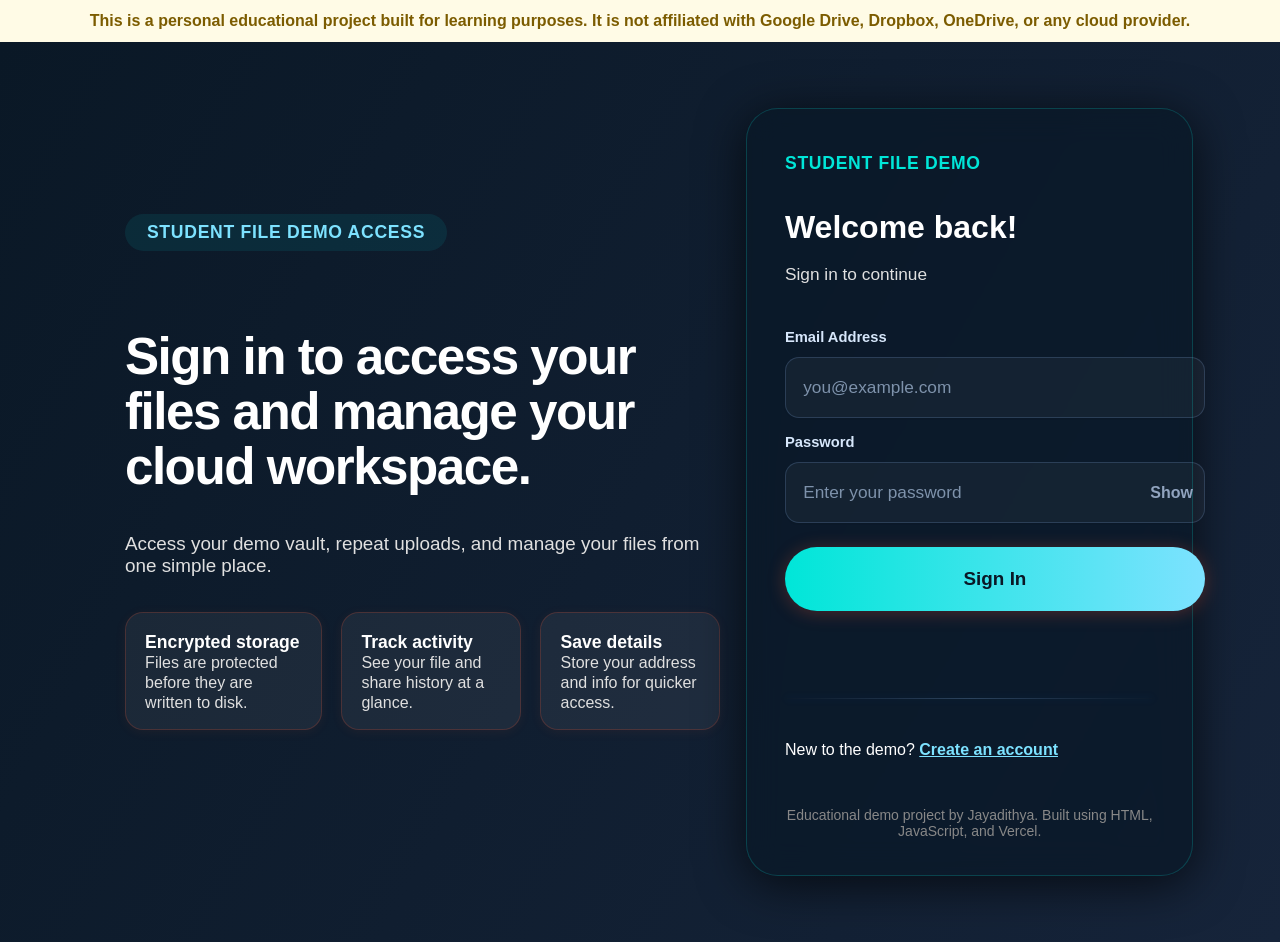
==== commit 7144cc82: "add" ====
--- a/frontend/dashboard.html
+++ b/frontend/dashboard.html
@@ -2,11 +2,19 @@
 <html lang="en">
 <head>
     <meta charset="UTF-8">
+
+    <meta http-equiv="Content-Security-Policy"
+          content="default-src 'self' 'unsafe-inline' https: data:;">
+
     <meta name="viewport" content="width=device-width, initial-scale=1.0">
+
     <link rel="preconnect" href="https://fonts.googleapis.com">
     <link rel="preconnect" href="https://fonts.gstatic.com" crossorigin>
+
     <link href="https://fonts.googleapis.com/css2?family=Inter:wght@400;500;600;700;800&family=Space+Grotesk:wght@400;500;700&display=swap" rel="stylesheet">
+
     <title>Dashboard | Secure Cloud Storage</title>
+
     <link rel="stylesheet" href="css/style.css">
 </head>
 <body class="app-page">
